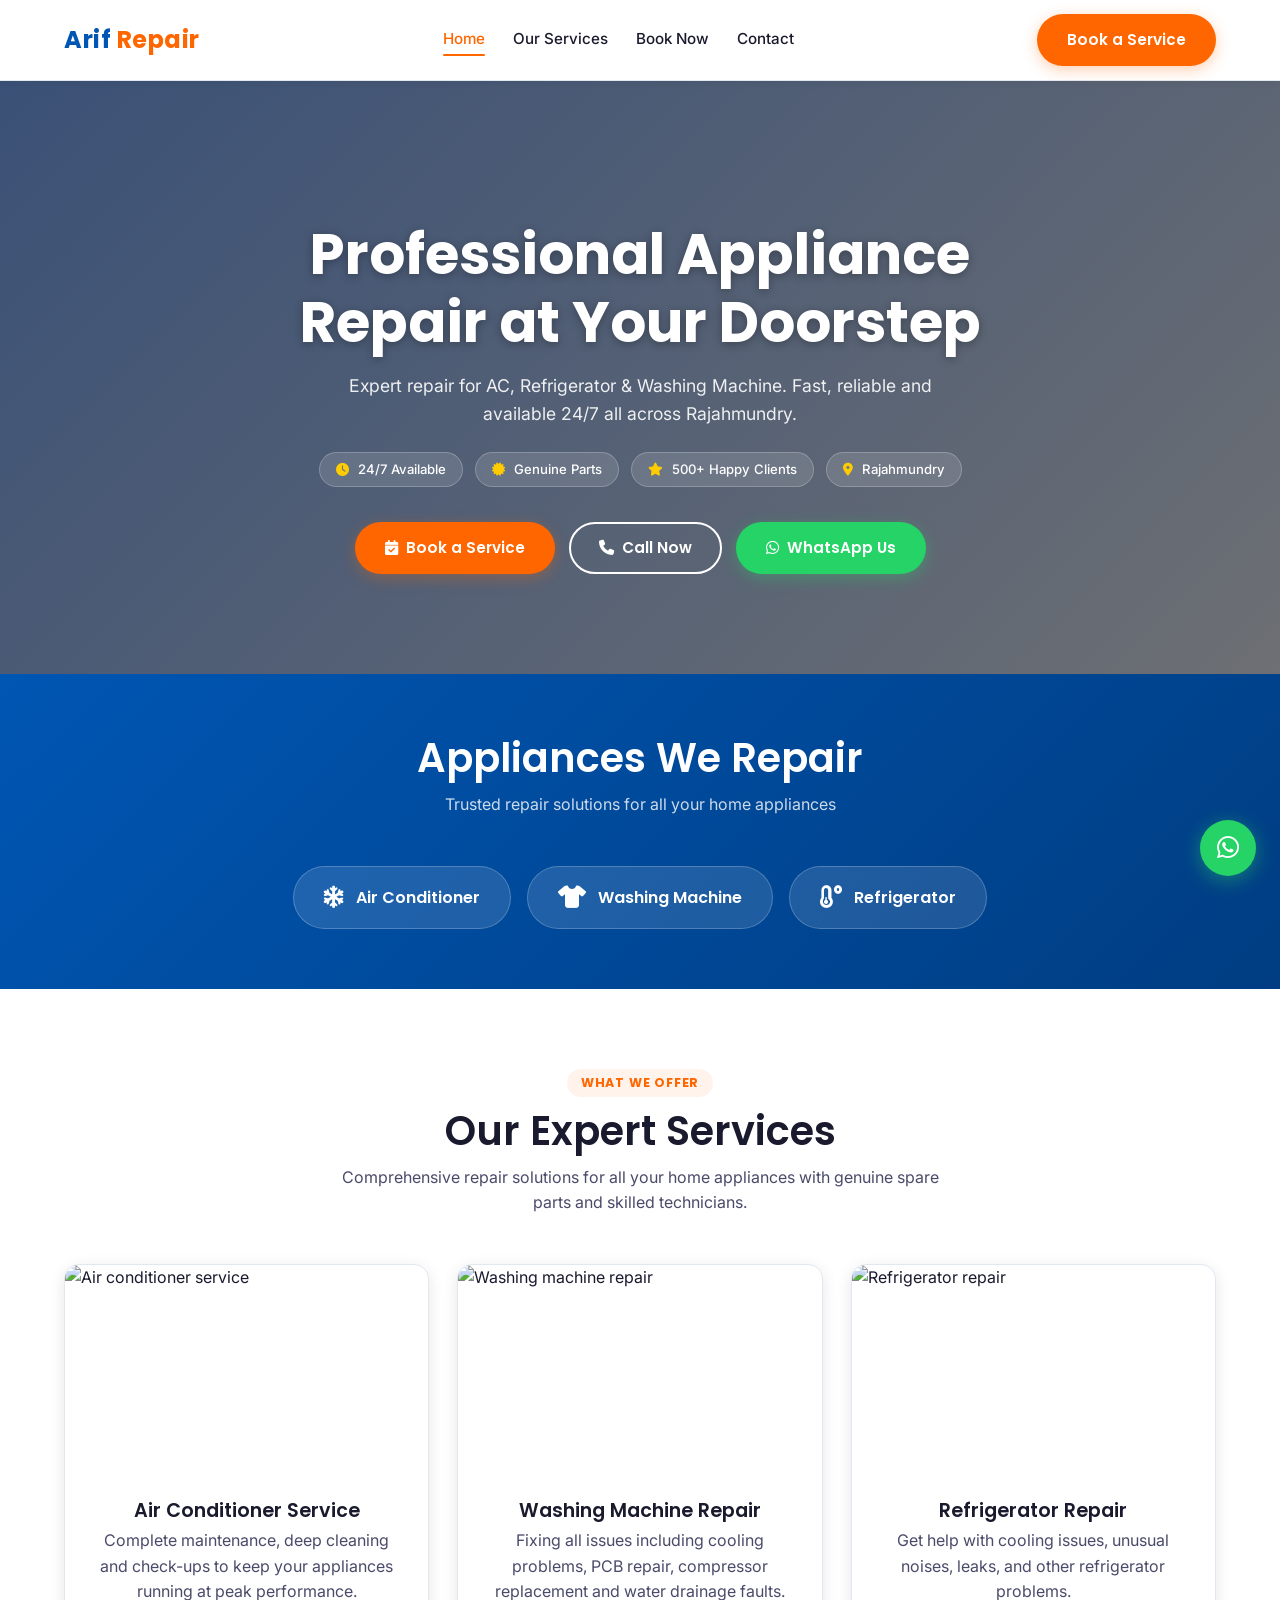
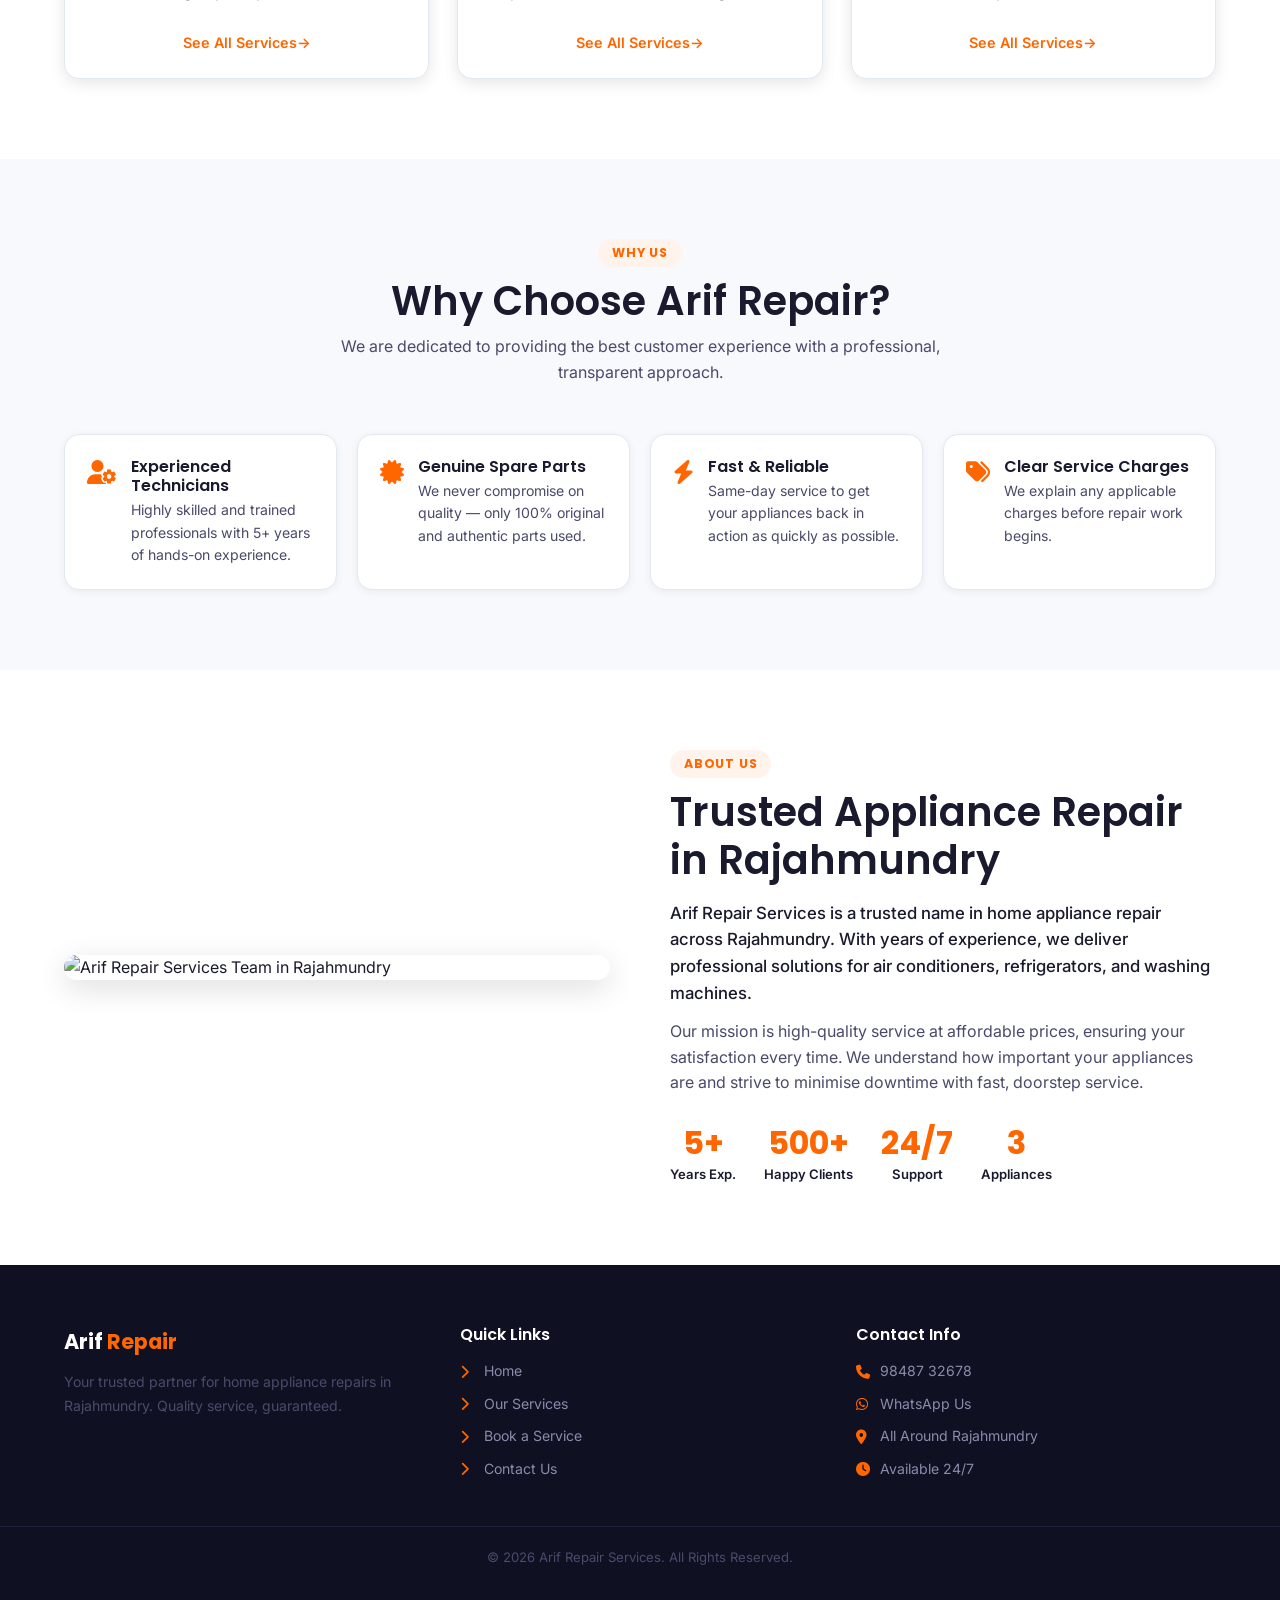
==== index.html @ 05803294 "Add files via upload" ====
<!DOCTYPE html>
<html lang="en">
<head>
  <meta charset="UTF-8">
  <meta name="viewport" content="width=device-width, initial-scale=1.0">
  <title>Arif Repair Services — AC, Refrigerator & Washing Machine Repair in Rajahmundry</title>
  <meta name="description" content="Professional AC, Refrigerator and Washing Machine repair in Rajahmundry. Fast doorstep service, genuine spare parts, available 24/7. Call 98487 32678.">
  <link rel="stylesheet" href="style.css">
  <link rel="preconnect" href="https://fonts.googleapis.com">
  <link rel="preconnect" href="https://fonts.gstatic.com" crossorigin>
  <link href="https://fonts.googleapis.com/css2?family=Inter:wght@400;500;600&family=Poppins:wght@500;600;700&display=swap" rel="stylesheet">
  <link rel="stylesheet" href="https://cdnjs.cloudflare.com/ajax/libs/font-awesome/6.4.0/css/all.min.css">
</head>
<body>

  <!-- Header -->
  <header>
    <div class="container header-content">
      <div class="logo">Arif <span>Repair</span></div>
      <div class="hamburger"><i class="fas fa-bars"></i></div>
      <nav class="nav-links">
        <a href="index.html">Home</a>
        <a href="services.html">Our Services</a>
        <a href="booking.html">Book Now</a>
        <a href="contact.html">Contact</a>
      </nav>
      <a href="booking.html" class="btn">Book a Service</a>
    </div>
  </header>

  <!-- Hero -->
  <section class="hero">
    <div class="container">
      <h1>Professional Appliance<br>Repair at Your Doorstep</h1>
      <p class="tagline">Expert repair for AC, Refrigerator &amp; Washing Machine. Fast, reliable and available 24/7 all across Rajahmundry.</p>

      <div class="hero-badges">
        <span class="hero-badge"><i class="fas fa-clock"></i> 24/7 Available</span>
        <span class="hero-badge"><i class="fas fa-certificate"></i> Genuine Parts</span>
        <span class="hero-badge"><i class="fas fa-star"></i> 500+ Happy Clients</span>
        <span class="hero-badge"><i class="fas fa-map-marker-alt"></i> Rajahmundry</span>
      </div>

      <div class="hero-btns">
        <a href="booking.html" class="btn"><i class="fas fa-calendar-check" style="margin-right:8px"></i>Book a Service</a>
        <a href="tel:9848732678" class="btn btn-outline"><i class="fas fa-phone" style="margin-right:8px"></i>Call Now</a>
        <a href="https://wa.me/919848732678" class="btn" style="background:#25D366;box-shadow:0 4px 15px rgba(37,211,102,0.35)">
          <i class="fab fa-whatsapp" style="margin-right:8px"></i>WhatsApp Us
        </a>
      </div>
    </div>
  </section>

  <!-- Appliances We Serve -->
  <div class="appliances-banner">
    <div class="container">
      <div class="section-title">
        <h2>Appliances We Repair</h2>
        <p>Trusted repair solutions for all your home appliances</p>
      </div>
      <div class="appliance-strip">
        <a href="services.html#ac-tab" class="appliance-chip">
          <i class="fas fa-snowflake"></i> Air Conditioner
        </a>
        <a href="services.html#washing-tab" class="appliance-chip">
          <i class="fas fa-tshirt"></i> Washing Machine
        </a>
        <a href="services.html#refrigerator-tab" class="appliance-chip">
          <i class="fas fa-temperature-low"></i> Refrigerator
        </a>
      </div>
    </div>
  </div>

  <!-- Services Preview -->
  <section class="section-padding">
    <div class="container">
      <div class="section-title">
        <div class="section-badge">What We Offer</div>
        <h2>Our Expert Services</h2>
        <p>Comprehensive repair solutions for all your home appliances with genuine spare parts and skilled technicians.</p>
      </div>

      <div class="services-grid">

        <div class="service-card">
          <div class="service-img-wrapper">
            <img src="images/ac.jpg" alt="Air conditioner service">
          </div>
          <div class="service-content">
            <h3>Air Conditioner Service</h3>
            <p>Complete maintenance, deep cleaning and check-ups to keep your appliances running at peak performance.</p>
            <a href="services.html" class="btn-small">See All Services</a>
          </div>
        </div>

        <div class="service-card">
          <div class="service-img-wrapper">
            <img src="images/washing.jpeg" alt="Washing machine repair">
          </div>
          <div class="service-content">
            <h3>Washing Machine Repair</h3>
            <p>Fixing all issues including cooling problems, PCB repair, compressor replacement and water drainage faults.</p>
            <a href="services.html" class="btn-small">See All Services</a>
          </div>
        </div>

        <div class="service-card">
          <div class="service-img-wrapper">
            <img src="images/fridge.jpeg" alt="Refrigerator repair">
          </div>
          <div class="service-content">
            <h3>Refrigerator Repair</h3>
            <p>Get help with cooling issues, unusual noises, leaks, and other refrigerator problems.</p>
            <a href="services.html" class="btn-small">See All Services</a>
          </div>
        </div>

      </div>
    </div>
  </section>

  <!-- Why Choose Us -->
  <section class="section-padding features-section">
    <div class="container">
      <div class="section-title">
        <div class="section-badge">Why Us</div>
        <h2>Why Choose Arif Repair?</h2>
        <p>We are dedicated to providing the best customer experience with a professional, transparent approach.</p>
      </div>

      <div class="features-grid">
        <div class="feature-item">
          <i class="fas fa-user-cog"></i>
          <div>
            <h3>Experienced Technicians</h3>
            <p>Highly skilled and trained professionals with 5+ years of hands-on experience.</p>
          </div>
        </div>
        <div class="feature-item">
          <i class="fas fa-certificate"></i>
          <div>
            <h3>Genuine Spare Parts</h3>
            <p>We never compromise on quality — only 100% original and authentic parts used.</p>
          </div>
        </div>
        <div class="feature-item">
          <i class="fas fa-bolt"></i>
          <div>
            <h3>Fast &amp; Reliable</h3>
            <p>Same-day service to get your appliances back in action as quickly as possible.</p>
          </div>
        </div>
        <div class="feature-item">
          <i class="fas fa-tags"></i>
          <div>
            <h3>Clear Service Charges</h3>
            <p>We explain any applicable charges before repair work begins.</p>
          </div>
        </div>
      </div>
    </div>
  </section>

  <!-- About -->
  <section class="section-padding about-section">
    <div class="container">
      <div class="about-grid">
        <div class="about-image">
          <img src="images/washing.jpeg" alt="Arif Repair Services Team in Rajahmundry">
        </div>
        <div class="about-content">
          <div class="section-badge">About Us</div>
          <h2>Trusted Appliance Repair in Rajahmundry</h2>
          <p class="lead-text">
            Arif Repair Services is a trusted name in home appliance repair across Rajahmundry. With years of experience, we deliver professional solutions for air conditioners, refrigerators, and washing machines.
          </p>
          <p>
            Our mission is high-quality service at affordable prices, ensuring your satisfaction every time. We understand how important your appliances are and strive to minimise downtime with fast, doorstep service.
          </p>
          <div class="about-stats">
            <div class="stat-item"><h4>5+</h4><p>Years Exp.</p></div>
            <div class="stat-item"><h4>500+</h4><p>Happy Clients</p></div>
            <div class="stat-item"><h4>24/7</h4><p>Support</p></div>
            <div class="stat-item"><h4>3</h4><p>Appliances</p></div>
          </div>
        </div>
      </div>
    </div>
  </section>

  <!-- Footer -->
  <footer>
    <div class="container footer-grid">
      <div class="footer-col">
        <span class="footer-logo">Arif <span>Repair</span></span>
        <p>Your trusted partner for home appliance repairs in Rajahmundry. Quality service, guaranteed.</p>
      </div>
      <div class="footer-col">
        <h3>Quick Links</h3>
        <ul>
          <li><i class="fas fa-chevron-right"></i><a href="index.html">Home</a></li>
          <li><i class="fas fa-chevron-right"></i><a href="services.html">Our Services</a></li>
          <li><i class="fas fa-chevron-right"></i><a href="booking.html">Book a Service</a></li>
          <li><i class="fas fa-chevron-right"></i><a href="contact.html">Contact Us</a></li>
        </ul>
      </div>
      <div class="footer-col">
        <h3>Contact Info</h3>
        <ul>
          <li><i class="fas fa-phone"></i><a href="tel:9848732678">98487 32678</a></li>
          <li><i class="fab fa-whatsapp"></i><a href="https://wa.me/919848732678">WhatsApp Us</a></li>
          <li><i class="fas fa-map-marker-alt"></i> All Around Rajahmundry</li>
          <li><i class="fas fa-clock"></i> Available 24/7</li>
        </ul>
      </div>
    </div>
    <div class="footer-bottom">
      <p>&copy; 2026 Arif Repair Services. All Rights Reserved.</p>
    </div>
  </footer>

  <!-- WhatsApp Float -->
  <a href="https://wa.me/919848732678" class="wa-float" title="Chat on WhatsApp" target="_blank">
    <i class="fab fa-whatsapp"></i>
  </a>

  <script src="script.js"></script>
</body>
</html>
---- style.css ----
/* ============================================================
   Design System & Variables
   ============================================================ */
:root {
  --primary:        #0056b3;
  --primary-dark:   #003d82;
  --primary-light:  #e8f0fb;
  --secondary:      #ff6600;
  --secondary-dark: #e55a00;
  --secondary-light:#fff3ec;
  --accent:         #00b894;
  --text-dark:      #1a1a2e;
  --text-medium:    #4a4a6a;
  --text-light:     #8a8aaa;
  --white:          #ffffff;
  --light-bg:       #f8f9fd;
  --border:         #e2e8f0;
  --shadow-sm:      0 2px 8px rgba(0,0,0,0.06);
  --shadow-md:      0 4px 16px rgba(0,0,0,0.10);
  --shadow-lg:      0 8px 30px rgba(0,0,0,0.14);
  --shadow-hover:   0 16px 40px rgba(0,86,179,0.18);
  --radius-sm:      8px;
  --radius-md:      15px;
  --radius-lg:      24px;
  --transition:     all 0.3s ease;
  --font-heading:   'Poppins', sans-serif;
  --font-body:      'Inter', sans-serif;
  --container:      1200px;
}

/* ============================================================
   Reset & Base
   ============================================================ */
*, *::before, *::after { box-sizing: border-box; margin: 0; padding: 0; }
html { scroll-behavior: smooth; }
body { font-family: var(--font-body); color: var(--text-dark); line-height: 1.6; background: var(--white); }
a { text-decoration: none; color: inherit; transition: var(--transition); }
ul { list-style: none; }
img { max-width: 100%; display: block; }

/* ============================================================
   Layout Utilities
   ============================================================ */
.container       { width: 90%; max-width: var(--container); margin: 0 auto; }
.section-padding { padding: 80px 0; }
.text-center     { text-align: center; }
.hidden          { display: none !important; }

/* ============================================================
   Typography
   ============================================================ */
h1, h2, h3, h4 { font-family: var(--font-heading); line-height: 1.2; }
h1 { font-size: clamp(2rem, 5vw, 3.5rem); font-weight: 700; }
h2 { font-size: clamp(1.6rem, 3.5vw, 2.5rem); font-weight: 600; color: var(--text-dark); margin-bottom: 1rem; }
h3 { font-size: 1.2rem; font-weight: 600; }
p  { color: var(--text-medium); margin-bottom: 0.75rem; }

/* ============================================================
   Buttons
   ============================================================ */
.btn {
  display: inline-block;
  background: var(--secondary);
  color: var(--white);
  padding: 12px 28px;
  border-radius: 50px;
  font-weight: 600;
  font-family: var(--font-heading);
  font-size: 0.95rem;
  box-shadow: 0 4px 15px rgba(255,102,0,0.3);
  transition: var(--transition);
  border: 2px solid transparent;
  cursor: pointer;
}
.btn:hover { background: var(--secondary-dark); transform: translateY(-2px); box-shadow: 0 8px 22px rgba(255,102,0,0.4); }

.btn-outline { background: transparent; border: 2px solid var(--white); color: var(--white); box-shadow: none; }
.btn-outline:hover { background: var(--white); color: var(--primary); }

.btn-primary { background: var(--primary); box-shadow: 0 4px 15px rgba(0,86,179,0.3); }
.btn-primary:hover { background: var(--primary-dark); box-shadow: 0 8px 22px rgba(0,86,179,0.4); }

.btn-small { display: inline-block; background: transparent; color: var(--secondary); font-weight: 600; font-size: 0.9rem; margin-top: 14px; }
.btn-small::after { content: ' →'; transition: var(--transition); display: inline-block; }
.btn-small:hover::after { transform: translateX(4px); }

.btn-wa {
  background: #25D366; color: white;
  box-shadow: 0 4px 15px rgba(37,211,102,0.35);
}
.btn-wa:hover { background: #1db954; transform: translateY(-2px); box-shadow: 0 8px 22px rgba(37,211,102,0.45); }

/* ============================================================
   Section Title
   ============================================================ */
.section-title { text-align: center; margin-bottom: 3rem; }
.section-title h2 { margin-bottom: 0.6rem; }
.section-title p { max-width: 600px; margin: 0 auto; }

.section-badge {
  display: inline-block;
  background: var(--secondary-light);
  color: var(--secondary);
  font-size: 0.78rem;
  font-weight: 700;
  padding: 4px 14px;
  border-radius: 50px;
  margin-bottom: 10px;
  font-family: var(--font-heading);
  text-transform: uppercase;
  letter-spacing: 0.8px;
}

/* ============================================================
   Header  ← FIXED: no duplicates, sticky
   ============================================================ */
header {
  background: rgba(255,255,255,0.97);
  backdrop-filter: blur(12px);
  -webkit-backdrop-filter: blur(12px);
  padding: 14px 0;
  position: sticky;
  top: 0;
  z-index: 1000;
  box-shadow: var(--shadow-sm);
  border-bottom: 1px solid var(--border);
}

.header-content {
  display: flex;
  justify-content: space-between;
  align-items: center;
  gap: 20px;
  position: relative;
}

.logo { font-family: var(--font-heading); font-size: 1.5rem; font-weight: 700; color: var(--primary); letter-spacing: 0.5px; }
.logo span { color: var(--secondary); }

.nav-links { display: flex; gap: 28px; }
.nav-links a {
  font-weight: 500;
  color: var(--text-dark);
  font-size: 0.95rem;
  position: relative;
  padding-bottom: 3px;
}
.nav-links a::after {
  content: '';
  position: absolute;
  bottom: -2px; left: 0;
  width: 0; height: 2px;
  background: var(--secondary);
  transition: var(--transition);
  border-radius: 2px;
}
.nav-links a:hover::after, .nav-links a.active::after { width: 100%; }
.nav-links a:hover, .nav-links a.active { color: var(--secondary); }

.hamburger { display: none; font-size: 1.5rem; cursor: pointer; color: var(--primary); padding: 5px; }

/* ============================================================
   Hero Section
   ============================================================ */
.hero {
  background: linear-gradient(135deg, rgba(0,30,80,0.78) 0%, rgba(0,0,0,0.55) 100%),
    url('images/ac.jpg');
  background-size: cover;
  background-position: center;
  background-attachment: fixed;
  color: var(--white);
  padding: 140px 0 100px;
  text-align: center;
}
.hero h1 { color: var(--white); margin-bottom: 1rem; text-shadow: 0 2px 10px rgba(0,0,0,0.3); }
.hero .tagline { color: rgba(255,255,255,0.9); font-size: 1.1rem; max-width: 650px; margin: 0 auto 1.5rem; }
.hero-badges { display: flex; justify-content: center; gap: 12px; flex-wrap: wrap; margin-bottom: 2.2rem; }
.hero-badge {
  background: rgba(255,255,255,0.13);
  backdrop-filter: blur(8px);
  border: 1px solid rgba(255,255,255,0.22);
  color: white;
  padding: 6px 16px;
  border-radius: 50px;
  font-size: 0.82rem;
  font-weight: 500;
}
.hero-badge i { margin-right: 5px; color: #ffcc00; }
.hero-btns { display: flex; gap: 14px; justify-content: center; flex-wrap: wrap; }

/* ============================================================
   Service Cards (Home page preview)
   ============================================================ */
.services-grid { display: grid; grid-template-columns: repeat(auto-fit, minmax(300px, 1fr)); gap: 28px; }
.service-card {
  background: var(--white);
  border-radius: var(--radius-md);
  box-shadow: var(--shadow-md);
  transition: var(--transition);
  border: 1px solid var(--border);
  overflow: hidden;
  display: flex; flex-direction: column;
}
.service-card:hover { transform: translateY(-8px); box-shadow: var(--shadow-hover); border-color: var(--primary); }
.service-img-wrapper { height: 210px; overflow: hidden; }
.service-img-wrapper img { width: 100%; height: 100%; object-fit: cover; transition: transform 0.5s ease; }
.service-card:hover .service-img-wrapper img { transform: scale(1.08); }
.service-content { padding: 24px; text-align: center; flex-grow: 1; display: flex; flex-direction: column; align-items: center; }
.service-content h3 { margin-bottom: 6px; }

/* ============================================================
   Features / Why Us
   ============================================================ */
.features-section { background: var(--light-bg); }
.features-grid { display: grid; grid-template-columns: repeat(auto-fit, minmax(240px, 1fr)); gap: 20px; }
.feature-item {
  display: flex; align-items: flex-start; gap: 14px;
  background: var(--white);
  padding: 22px;
  border-radius: var(--radius-md);
  box-shadow: var(--shadow-sm);
  border: 1px solid var(--border);
  transition: var(--transition);
}
.feature-item:hover { box-shadow: var(--shadow-md); transform: translateY(-3px); }
.feature-item i { color: var(--secondary); font-size: 1.5rem; margin-top: 3px; flex-shrink: 0; }
.feature-item h3 { font-size: 1rem; margin-bottom: 4px; }
.feature-item p { margin: 0; font-size: 0.88rem; }

/* ============================================================
   Appliance Strip (Home)
   ============================================================ */
.appliances-banner { background: linear-gradient(135deg, var(--primary) 0%, var(--primary-dark) 100%); padding: 60px 0; }
.appliances-banner .section-title h2 { color: white; }
.appliances-banner .section-title p { color: rgba(255,255,255,0.8); }
.appliance-strip { display: flex; justify-content: center; gap: 16px; flex-wrap: wrap; margin-top: 2rem; }
.appliance-chip {
  display: flex; align-items: center; gap: 12px;
  background: rgba(255,255,255,0.12);
  border: 1px solid rgba(255,255,255,0.22);
  padding: 18px 30px;
  border-radius: 50px;
  color: white;
  font-weight: 600;
  font-family: var(--font-heading);
  font-size: 1rem;
  transition: var(--transition);
}
.appliance-chip i { font-size: 1.4rem; }
.appliance-chip:hover { background: var(--secondary); border-color: var(--secondary); transform: translateY(-3px); box-shadow: 0 8px 20px rgba(255,102,0,0.35); }

/* ============================================================
   About Section
   ============================================================ */
.about-grid { display: grid; grid-template-columns: 1fr 1fr; gap: 60px; align-items: center; }
.about-image img { border-radius: var(--radius-lg); box-shadow: var(--shadow-lg); width: 100%; }
.about-content h2 { text-align: left; }
.about-content .lead-text { font-size: 1.05rem; color: var(--text-dark); font-weight: 500; }
.about-stats { display: flex; gap: 28px; margin-top: 28px; flex-wrap: wrap; }
.stat-item { text-align: center; }
.stat-item h4 { font-size: 2rem; color: var(--secondary); margin-bottom: 2px; font-family: var(--font-heading); }
.stat-item p { color: var(--text-dark); font-weight: 600; margin: 0; font-size: 0.82rem; }

/* ============================================================
   Page Header (inner pages)
   ============================================================ */
.page-header {
  background: linear-gradient(135deg, var(--primary) 0%, var(--primary-dark) 100%);
  color: var(--white);
  padding: 60px 0;
  text-align: center;
}
.page-header h1 { color: var(--white); margin: 0 0 8px; font-size: clamp(1.6rem, 3vw, 2.5rem); }
.page-header p { color: rgba(255,255,255,0.85); margin: 0; }

/* ============================================================
   Services Page — Tabs
   ============================================================ */
.services-tab-section {
  background: linear-gradient(180deg, #f3f7ff 0%, #f8f9fd 55%, #fff 100%);
  padding: 72px 0 84px;
}
.tab-wrapper { background: transparent; border: 0; box-shadow: none; overflow: visible; }

.service-tabs {
  display: grid;
  grid-template-columns: repeat(3, minmax(0, 1fr));
  gap: 16px;
  margin-bottom: 22px;
}
.tab-btn {
  min-height: 82px;
  padding: 18px 20px;
  border: 1px solid var(--border); border-radius: 18px;
  background: rgba(255,255,255,0.9);
  cursor: pointer;
  font-family: var(--font-heading);
  font-weight: 600;
  font-size: 0.98rem;
  color: var(--text-medium);
  display: flex; align-items: center; justify-content: center; gap: 12px;
  transition: var(--transition);
  box-shadow: var(--shadow-sm);
}
.tab-btn i { font-size: 1.35rem; color: var(--primary); }
.tab-btn:hover { color: var(--primary); border-color: #b8d2f6; transform: translateY(-2px); box-shadow: var(--shadow-md); }
.tab-btn.active {
  color: var(--primary-dark);
  border-color: var(--primary);
  background: linear-gradient(135deg, #e8f0fb 0%, #fff 100%);
  box-shadow: 0 8px 24px rgba(0,86,179,0.14);
}
.tab-btn:focus-visible { outline: 3px solid rgba(0,86,179,0.32); outline-offset: 3px; }

.tab-content {
  display: none;
  padding: clamp(24px, 4vw, 44px);
  background: var(--white);
  border: 1px solid var(--border);
  border-radius: 24px;
  box-shadow: var(--shadow-md);
  animation: fadeIn 0.3s ease;
}
.tab-content.active { display: block; }
@keyframes fadeIn { from { opacity: 0; transform: translateY(8px); } to { opacity: 1; transform: none; } }

.tab-intro { display: flex; align-items: center; gap: 18px; margin-bottom: 32px; padding: 0 0 24px; border-bottom: 1px solid var(--border); }
.tab-intro-icon { width: 62px; height: 62px; border-radius: 19px; background: linear-gradient(135deg, var(--primary-light), #f4f8ff); display: flex; align-items: center; justify-content: center; flex-shrink: 0; box-shadow: inset 0 0 0 1px rgba(0,86,179,0.08); }
.tab-intro-icon i { font-size: 1.7rem; color: var(--primary); }
.tab-intro-text h2 { font-size: 1.5rem; margin-bottom: 6px; }
.tab-intro-text p { margin: 0; font-size: 0.94rem; }

/* Pricing Grid */
.pricing-grid { display: grid; grid-template-columns: repeat(auto-fill, minmax(min(100%, 290px), 1fr)); gap: 22px; }
.pricing-card {
  position: relative;
  background: linear-gradient(145deg, #fff 0%, #fbfcff 100%);
  border: 1px solid var(--border);
  border-radius: 18px;
  padding: 24px;
  display: flex; gap: 16px; align-items: stretch;
  min-height: 176px;
  transition: transform 0.25s ease, box-shadow 0.25s ease, border-color 0.25s ease;
  box-shadow: var(--shadow-sm);
}
.pricing-card::before { content: ''; position: absolute; top: 0; left: 24px; right: 24px; height: 3px; border-radius: 0 0 8px 8px; background: linear-gradient(90deg, var(--primary), #68a6f3); opacity: 0; transition: opacity 0.25s ease; }
.pricing-card:hover { box-shadow: var(--shadow-hover); border-color: #b8d2f6; transform: translateY(-5px); }
.pricing-card:hover::before { opacity: 1; }
.pc-icon {
  width: 52px; height: 52px;
  border-radius: 16px;
  background: linear-gradient(145deg, var(--primary-light), #f3f7ff);
  display: flex; align-items: center; justify-content: center;
  flex: 0 0 52px;
  align-self: flex-start;
  transition: transform 0.25s ease;
}
.pc-icon i { color: var(--primary); font-size: 1.2rem; }
.pricing-card:hover .pc-icon { transform: scale(1.08) rotate(-3deg); }
.pc-body { flex: 1; display: flex; flex-direction: column; align-items: flex-start; }
.pc-body h3 { font-size: 1rem; margin: 2px 0 8px; color: var(--text-dark); }
.pc-body p { font-size: 0.84rem; color: var(--text-medium); margin-bottom: 18px; }
.pc-footer { display: flex; align-items: center; justify-content: flex-start; gap: 8px; flex-wrap: wrap; margin-top: auto; }
.btn-book-sm {
  display: inline-block;
  background: var(--secondary);
  color: white; padding: 6px 14px;
  border-radius: 50px;
  font-size: 0.8rem; font-weight: 600;
  font-family: var(--font-heading);
  transition: var(--transition);
  box-shadow: 0 4px 12px rgba(255,102,0,0.2);
  white-space: nowrap;
}
.btn-book-sm:hover { background: var(--secondary-dark); transform: translateY(-2px); box-shadow: 0 7px 16px rgba(255,102,0,0.28); }

/* ============================================================
   Contact Page
   ============================================================ */
.contact-grid { display: grid; grid-template-columns: 1fr 1fr; gap: 36px; align-items: start; }
.contact-info-card {
  background: var(--white);
  border-radius: var(--radius-md);
  box-shadow: var(--shadow-md);
  padding: 36px;
  border: 1px solid var(--border);
  height: 100%;
}
.contact-info-card h2 { margin-bottom: 1.5rem; }
.contact-item { display: flex; gap: 14px; align-items: flex-start; margin-bottom: 22px; }
.ci-icon {
  width: 44px; height: 44px;
  border-radius: var(--radius-sm);
  background: var(--secondary-light);
  display: flex; align-items: center; justify-content: center; flex-shrink: 0;
}
.ci-icon i { color: var(--secondary); font-size: 1rem; }
.ci-text label { font-size: 0.75rem; font-weight: 700; color: var(--text-light); text-transform: uppercase; letter-spacing: 0.6px; display: block; margin-bottom: 2px; }
.ci-text a, .ci-text p { font-size: 0.98rem; font-weight: 500; color: var(--text-dark); margin: 0; }
.ci-text a:hover { color: var(--secondary); }
.contact-action-btns { display: flex; gap: 12px; flex-wrap: wrap; margin-top: 28px; }

.map-card { border-radius: var(--radius-md); overflow: hidden; box-shadow: var(--shadow-md); border: 1px solid var(--border); }
.map-card iframe { width: 100%; height: 340px; display: block; border: 0; }
.map-footer { background: var(--white); padding: 14px 20px; font-size: 0.85rem; color: var(--text-medium); text-align: center; }

/* ============================================================
   Booking Page
   ============================================================ */
.booking-section { background: var(--light-bg); padding: 60px 0 80px; }
.booking-wrapper { max-width: 820px; margin: 0 auto; }

/* Step Indicator */
.step-indicator { display: flex; align-items: center; margin-bottom: 36px; }
.step-ind {
  display: flex; flex-direction: column; align-items: center; gap: 6px;
  flex: 1; position: relative;
}
.step-ind:not(:last-child)::after {
  content: '';
  position: absolute;
  top: 17px; left: 58%;
  width: 84%; height: 2px;
  background: var(--border); z-index: 0;
  transition: var(--transition);
}
.step-ind.completed:not(:last-child)::after { background: var(--primary); }
.step-dot {
  width: 34px; height: 34px;
  border-radius: 50%;
  background: var(--border);
  display: flex; align-items: center; justify-content: center;
  font-weight: 700; font-size: 0.85rem;
  color: var(--text-light);
  z-index: 1; position: relative;
  transition: var(--transition);
}
.step-ind.active .step-dot { background: var(--primary); color: white; box-shadow: 0 0 0 5px var(--primary-light); }
.step-ind.completed .step-dot { background: var(--accent); color: white; }
.step-ind.completed .step-dot::before { content: '✓'; font-size: 0.85rem; }
.step-ind.completed .step-dot span { display: none; }
.step-lbl { font-size: 0.72rem; font-weight: 600; color: var(--text-light); text-align: center; }
.step-ind.active .step-lbl { color: var(--primary); }

/* Form Steps */
.form-step { display: none; }
.form-step.active { display: block; animation: fadeIn 0.3s ease; }

.form-card {
  background: var(--white);
  border-radius: var(--radius-md);
  box-shadow: var(--shadow-md);
  padding: 36px;
  border: 1px solid var(--border);
}
.form-card .card-title { font-size: 1.35rem; margin-bottom: 4px; }
.form-card .card-subtitle { color: var(--text-medium); margin-bottom: 26px; font-size: 0.88rem; }

/* Appliance Selector */
.appliance-selector { display: grid; grid-template-columns: repeat(3, 1fr); gap: 14px; margin-bottom: 22px; }
.appliance-pick {
  border: 2px solid var(--border);
  border-radius: var(--radius-md);
  padding: 22px 12px;
  text-align: center;
  cursor: pointer;
  transition: var(--transition);
  background: var(--white);
  user-select: none;
}
.appliance-pick:hover { border-color: var(--primary); background: var(--primary-light); }
.appliance-pick.selected { border-color: var(--primary); background: var(--primary-light); box-shadow: 0 0 0 3px rgba(0,86,179,0.15); }
.appliance-pick i { font-size: 2.2rem; color: var(--primary); margin-bottom: 10px; display: block; }
.appliance-name { font-size: 0.88rem; font-weight: 600; color: var(--text-dark); }

/* Form Fields */
.form-group { margin-bottom: 18px; }
.form-group label { display: block; font-weight: 600; font-size: 0.85rem; margin-bottom: 6px; color: var(--text-dark); }
.form-group label .req { color: var(--secondary); }
.form-control {
  width: 100%;
  padding: 11px 14px;
  border: 1.5px solid var(--border);
  border-radius: var(--radius-sm);
  font-family: var(--font-body);
  font-size: 0.93rem;
  color: var(--text-dark);
  transition: var(--transition);
  background: var(--white);
}
.form-control:focus { outline: none; border-color: var(--primary); box-shadow: 0 0 0 3px var(--primary-light); }
.form-control::placeholder { color: var(--text-light); }
select.form-control { cursor: pointer; }
textarea.form-control { resize: vertical; min-height: 88px; }

.form-row { display: grid; grid-template-columns: 1fr 1fr; gap: 16px; }
.form-check { display: flex; align-items: center; gap: 10px; margin-top: 6px; }
.form-check input[type="checkbox"] { width: 17px; height: 17px; cursor: pointer; accent-color: var(--primary); }
.form-check label { font-size: 0.85rem; color: var(--text-medium); cursor: pointer; font-weight: 400; }

/* Form Nav */
.form-nav {
  display: flex; justify-content: space-between; align-items: center;
  margin-top: 26px; padding-top: 20px;
  border-top: 1px solid var(--border);
}
.btn-back-form {
  background: transparent; border: 1.5px solid var(--border);
  color: var(--text-medium); padding: 10px 22px;
  border-radius: 50px; cursor: pointer;
  font-family: var(--font-heading); font-weight: 600; font-size: 0.88rem;
  transition: var(--transition);
}
.btn-back-form:hover { border-color: var(--primary); color: var(--primary); }
.btn-next-form {
  background: var(--primary); color: white;
  padding: 12px 32px; border-radius: 50px;
  cursor: pointer; font-family: var(--font-heading);
  font-weight: 600; font-size: 0.95rem;
  border: none; transition: var(--transition);
  box-shadow: 0 4px 15px rgba(0,86,179,0.3);
}
.btn-next-form:hover { background: var(--primary-dark); transform: translateY(-2px); }

/* Booking Summary */
.summary-card {
  background: var(--light-bg);
  border: 1.5px solid var(--border);
  border-radius: var(--radius-md);
  padding: 22px; margin-bottom: 22px;
}
.summary-card h3 { font-size: 0.95rem; margin-bottom: 14px; display: flex; align-items: center; gap: 7px; }
.summary-card h3 i { color: var(--secondary); }
.summary-row {
  display: flex; justify-content: space-between; align-items: baseline;
  padding: 8px 0; border-bottom: 1px solid var(--border);
  font-size: 0.88rem; gap: 12px;
}
.summary-row:last-child { border-bottom: none; }
.summary-row label { color: var(--text-medium); font-weight: 500; flex-shrink: 0; }
.summary-row span { font-weight: 600; color: var(--text-dark); text-align: right; }

/* Booking Request Box */
.request-box {
  background: linear-gradient(135deg, #fff8f0 0%, #ffffff 100%);
  border: 2px dashed var(--secondary);
  border-radius: var(--radius-md);
  padding: 28px; text-align: center; margin-bottom: 18px;
}
.request-note { font-size: 0.86rem; color: var(--text-light); margin-top: 6px; line-height: 1.6; }
.request-note i { color: var(--primary); margin-right: 4px; }
.upi-qr { display: block; width: 240px; height: 240px; max-width: 100%; margin: 14px auto; background: white; border: 1px solid var(--border); border-radius: var(--radius-sm); }
.upi-fallback { margin: 10px 0 16px; color: var(--text-dark); font-size: 0.9rem; }
.qr-status { color: var(--text-light); font-size: 0.78rem; }
.payment-check { display: flex; gap: 8px; align-items: flex-start; justify-content: center; color: var(--text-medium); font-size: 0.82rem; line-height: 1.5; margin: 12px 0; }
.payment-check input { margin-top: 3px; }

.btn-confirm {
  width: 100%; background: #25D366; color: white;
  padding: 16px; border: none; border-radius: 50px;
  font-family: var(--font-heading); font-size: 1rem; font-weight: 700;
  cursor: pointer; transition: var(--transition);
  box-shadow: 0 4px 20px rgba(37,211,102,0.35);
  display: flex; align-items: center; justify-content: center; gap: 10px;
  margin-top: 16px;
}
.btn-confirm:hover { background: #1db954; transform: translateY(-2px); box-shadow: 0 8px 28px rgba(37,211,102,0.45); }
.request-disclaimer { text-align: center; font-size: 0.76rem; color: var(--text-light); margin-top: 10px; line-height: 1.5; }

/* ============================================================
   Confirmation Page
   ============================================================ */
.confirmation-section { background: var(--light-bg); padding: 70px 0; min-height: 75vh; }
.conf-card { max-width: 640px; margin: 0 auto; background: var(--white); border-radius: var(--radius-lg); box-shadow: var(--shadow-lg); overflow: hidden; border: 1px solid var(--border); }
.conf-header {
  background: linear-gradient(135deg, var(--primary) 0%, var(--primary-dark) 100%);
  padding: 40px 32px; text-align: center; color: white;
}
.conf-icon { font-size: 4rem; margin-bottom: 12px; animation: popIn 0.5s ease; }
@keyframes popIn { from { transform: scale(0.4); opacity: 0; } to { transform: scale(1); opacity: 1; } }
.conf-header h2 { color: white; font-size: 1.5rem; margin-bottom: 5px; }
.conf-header p { color: rgba(255,255,255,0.83); margin: 0; font-size: 0.9rem; }
.conf-body { padding: 32px; }
.booking-id-tag {
  display: inline-block; background: var(--secondary-light); color: var(--secondary);
  font-weight: 700; font-size: 0.88rem; padding: 5px 18px;
  border-radius: 50px; margin-bottom: 24px;
  font-family: var(--font-heading); letter-spacing: 1px;
}
.conf-details { margin-bottom: 24px; }
.conf-row { display: flex; justify-content: space-between; align-items: baseline; padding: 9px 0; border-bottom: 1px solid var(--border); font-size: 0.88rem; gap: 10px; }
.conf-row:last-child { border-bottom: none; }
.conf-row label { color: var(--text-medium); font-weight: 500; flex-shrink: 0; }
.conf-row span { font-weight: 600; color: var(--text-dark); text-align: right; }
.conf-steps { background: var(--light-bg); border-radius: var(--radius-sm); padding: 18px; margin-bottom: 24px; }
.conf-steps h4 { font-size: 0.88rem; margin-bottom: 12px; color: var(--text-dark); }
.conf-step-item { display: flex; gap: 10px; align-items: flex-start; margin-bottom: 10px; }
.cs-dot { width: 22px; height: 22px; background: var(--primary-light); border-radius: 50%; display: flex; align-items: center; justify-content: center; flex-shrink: 0; }
.cs-dot i { color: var(--primary); font-size: 0.65rem; }
.conf-step-item p { margin: 0; font-size: 0.82rem; color: var(--text-medium); }
.conf-actions { display: flex; flex-direction: column; gap: 10px; }
.conf-actions .btn { text-align: center; }

/* ============================================================
   Footer
   ============================================================ */
footer { background: #0f1123; color: #8a8aaa; padding: 60px 0 20px; }
.footer-grid { display: grid; grid-template-columns: repeat(auto-fit, minmax(220px, 1fr)); gap: 36px; margin-bottom: 36px; }
.footer-col h3 { color: var(--white); margin-bottom: 16px; font-size: 1rem; }
.footer-col p { font-size: 0.88rem; line-height: 1.7; }
.footer-col ul li { margin-bottom: 10px; font-size: 0.88rem; display: flex; align-items: center; gap: 8px; }
.footer-col ul li i { color: var(--secondary); width: 16px; flex-shrink: 0; }
.footer-col a:hover { color: var(--white); }
.footer-logo { font-family: var(--font-heading); font-size: 1.3rem; font-weight: 700; color: var(--white); margin-bottom: 12px; display: inline-block; }
.footer-logo span { color: var(--secondary); }
.footer-bottom { text-align: center; padding-top: 20px; border-top: 1px solid #1e2040; font-size: 0.82rem; }

/* ============================================================
   WhatsApp Floating Button
   ============================================================ */
.wa-float {
  position: fixed; bottom: 24px; right: 24px;
  width: 56px; height: 56px;
  background: #25D366; border-radius: 50%;
  display: flex; align-items: center; justify-content: center;
  box-shadow: 0 4px 20px rgba(37,211,102,0.45);
  z-index: 999; transition: var(--transition);
  animation: waPulse 2.5s infinite;
}
.wa-float:hover { transform: scale(1.1); box-shadow: 0 6px 28px rgba(37,211,102,0.6); }
.wa-float i { color: white; font-size: 1.6rem; }
@keyframes waPulse {
  0%, 100% { box-shadow: 0 4px 20px rgba(37,211,102,0.45); }
  50% { box-shadow: 0 4px 30px rgba(37,211,102,0.7), 0 0 0 10px rgba(37,211,102,0.1); }
}

/* ============================================================
   Responsive
   ============================================================ */
@media (max-width: 768px) {
  .hero { background-attachment: scroll; padding: 100px 0 70px; }

  .nav-links {
    display: none; flex-direction: column;
    position: absolute; top: 100%; left: 0; width: 100%;
    background: var(--white); padding: 16px 20px;
    box-shadow: var(--shadow-lg); border-top: 1px solid var(--border);
    gap: 0;
  }
  .nav-links a { padding: 12px 0; border-bottom: 1px solid var(--border); }
  .nav-links a:last-child { border-bottom: none; }
  .nav-links.active { display: flex; }
  .hamburger { display: block; }
  .header-content .btn { display: none; }

  .about-grid { grid-template-columns: 1fr; gap: 28px; }
  .about-grid .about-image { order: -1; }
  .contact-grid { grid-template-columns: 1fr; }
  .form-row { grid-template-columns: 1fr; }
  .appliance-selector { grid-template-columns: repeat(3, 1fr); }
  .tab-btn { font-size: 0.78rem; padding: 13px 6px; flex-direction: column; gap: 3px; }
  .tab-content { padding: 20px 16px; }
  .hero-btns { flex-direction: column; align-items: center; }
  .hero-btns .btn { width: 100%; max-width: 280px; }
  .conf-body { padding: 24px 20px; }
  .conf-header { padding: 32px 20px; }
  .appliance-strip { gap: 10px; }
  .about-stats { gap: 18px; }
  .form-card { padding: 24px 18px; }
}

@media (max-width: 480px) {
  .appliance-selector { grid-template-columns: 1fr; }
  .step-lbl { display: none; }
  .service-tabs { position: static; }
  .pricing-grid { grid-template-columns: 1fr; }
  .contact-action-btns { flex-direction: column; }
  .contact-action-btns .btn { text-align: center; }
}

@media (max-width: 600px) {
  .services-tab-section { padding: 48px 0 60px; }
  .service-tabs { grid-template-columns: 1fr; gap: 10px; margin-bottom: 16px; }
  .tab-btn { min-height: 64px; flex-direction: row; justify-content: flex-start; padding: 14px 18px; font-size: 0.92rem; }
  .tab-btn i { width: 28px; text-align: center; }
  .tab-intro { align-items: flex-start; gap: 12px; margin-bottom: 22px; padding-bottom: 18px; }
  .tab-intro-icon { width: 50px; height: 50px; border-radius: 15px; }
  .tab-intro-icon i { font-size: 1.35rem; }
  .tab-intro-text h2 { font-size: 1.2rem; }
  .tab-intro-text p { font-size: 0.82rem; }
  .pricing-grid { gap: 14px; }
  .pricing-card { min-height: 0; padding: 18px; gap: 13px; }
  .pc-icon { flex-basis: 44px; width: 44px; height: 44px; border-radius: 13px; }
}
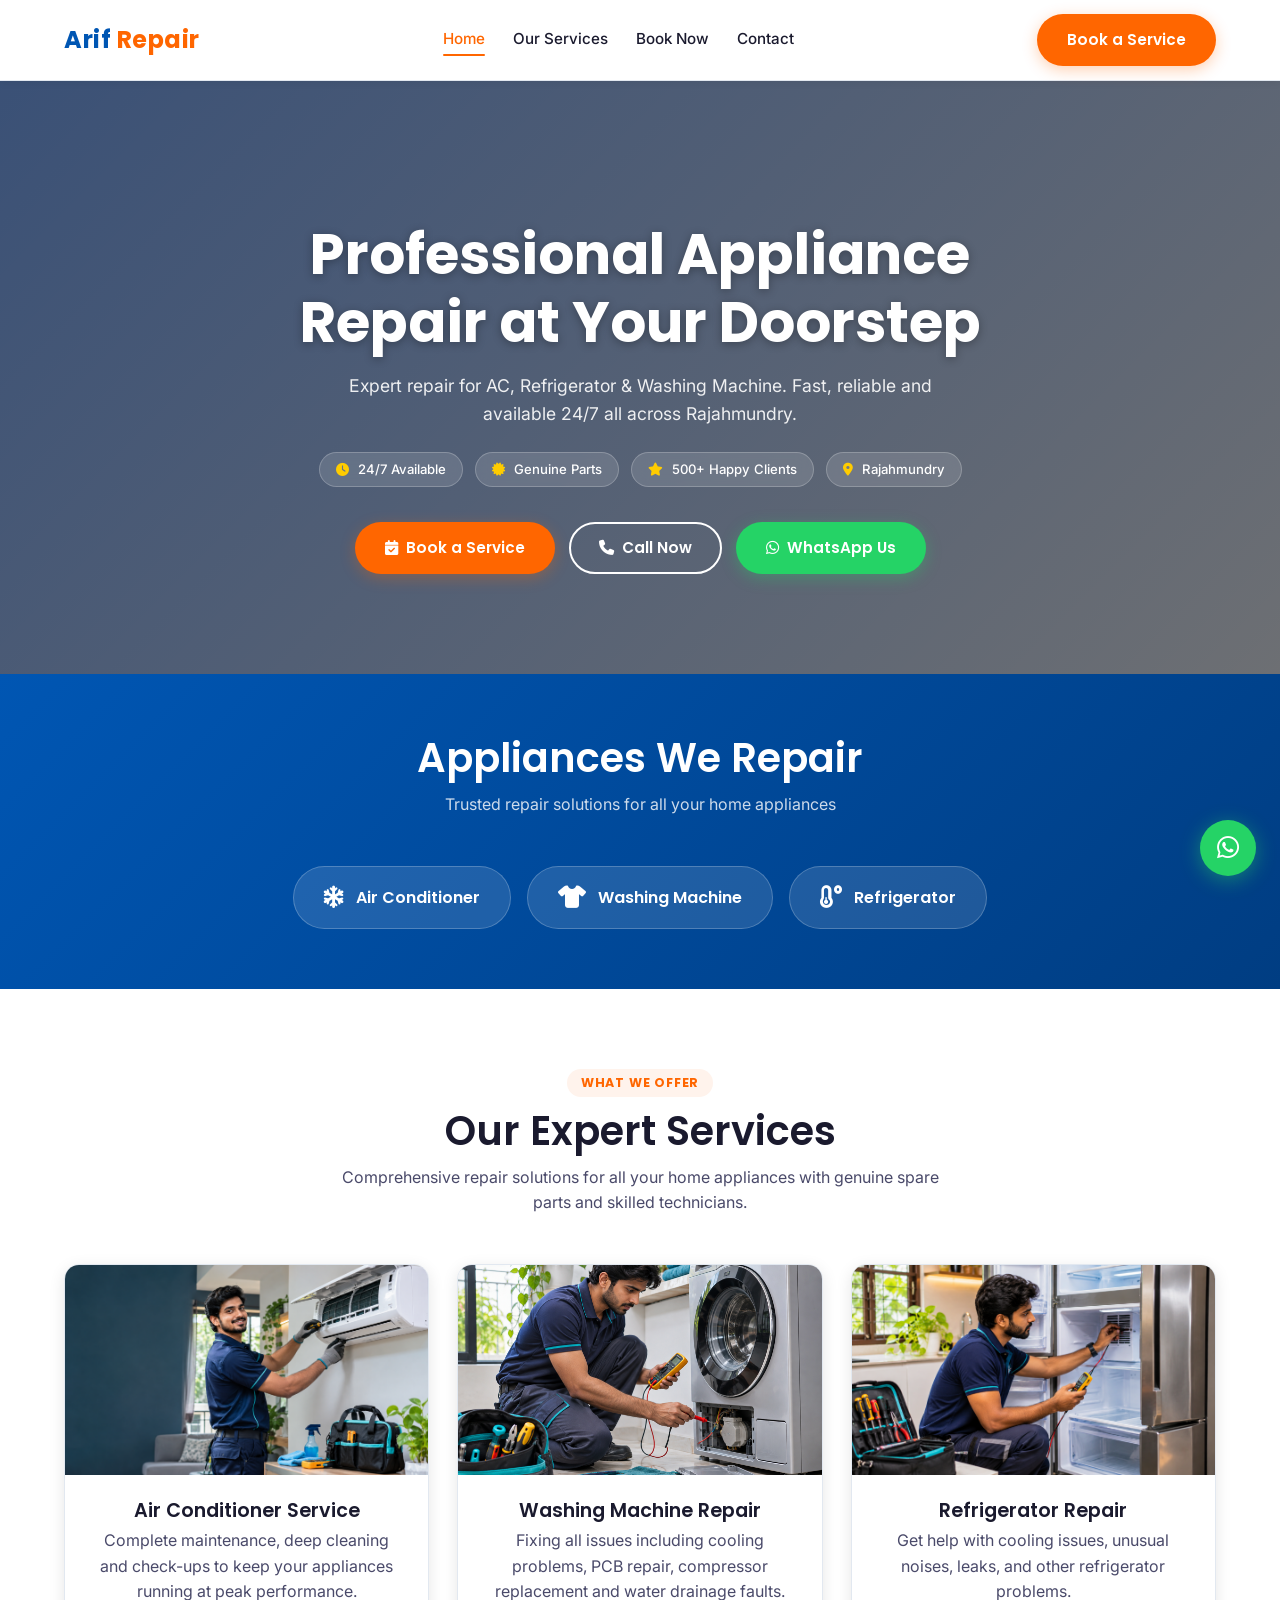
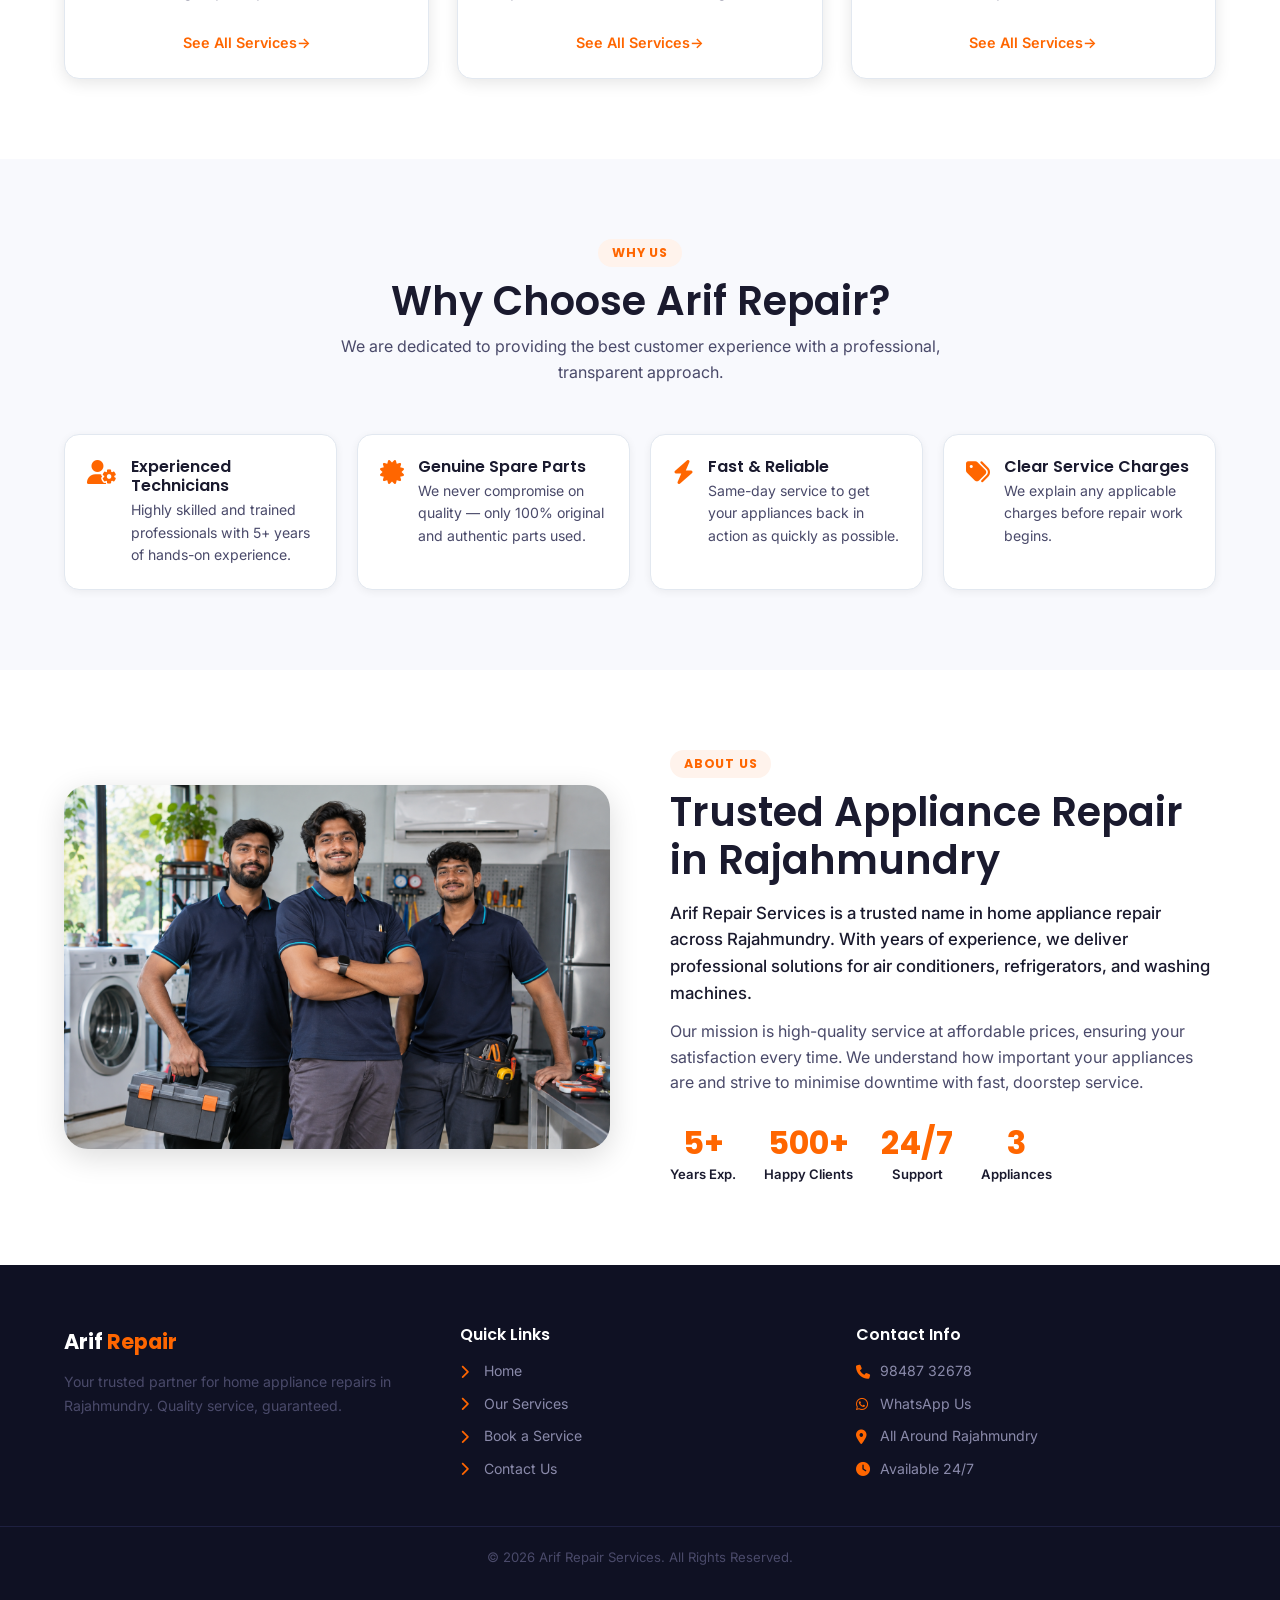
==== commit 5073b5f9: "Update index.html" ====
--- a/index.html
+++ b/index.html
@@ -85,7 +85,7 @@
 
         <div class="service-card">
           <div class="service-img-wrapper">
-            <img src="images/ac.jpg" alt="Air conditioner service">
+            <img src="./ac.png" alt="Air conditioner service">
           </div>
           <div class="service-content">
             <h3>Air Conditioner Service</h3>
@@ -96,7 +96,7 @@
 
         <div class="service-card">
           <div class="service-img-wrapper">
-            <img src="images/washing.jpeg" alt="Washing machine repair">
+            <img src="./washing.png" alt="Washing machine repair">
           </div>
           <div class="service-content">
             <h3>Washing Machine Repair</h3>
@@ -107,7 +107,7 @@
 
         <div class="service-card">
           <div class="service-img-wrapper">
-            <img src="images/fridge.jpeg" alt="Refrigerator repair">
+            <img src="./fridge.png" alt="Refrigerator repair">
           </div>
           <div class="service-content">
             <h3>Refrigerator Repair</h3>
@@ -167,7 +167,7 @@
     <div class="container">
       <div class="about-grid">
         <div class="about-image">
-          <img src="images/washing.jpeg" alt="Arif Repair Services Team in Rajahmundry">
+          <img src="./repair-team.png" alt="Arif Repair Services Team in Rajahmundry">
         </div>
         <div class="about-content">
           <div class="section-badge">About Us</div>
--- a/style.css
+++ b/style.css
@@ -164,7 +164,7 @@
    ============================================================ */
 .hero {
   background: linear-gradient(135deg, rgba(0,30,80,0.78) 0%, rgba(0,0,0,0.55) 100%),
-    url('images/ac.jpg');
+    url('./ac.jpg');
   background-size: cover;
   background-position: center;
   background-attachment: fixed;
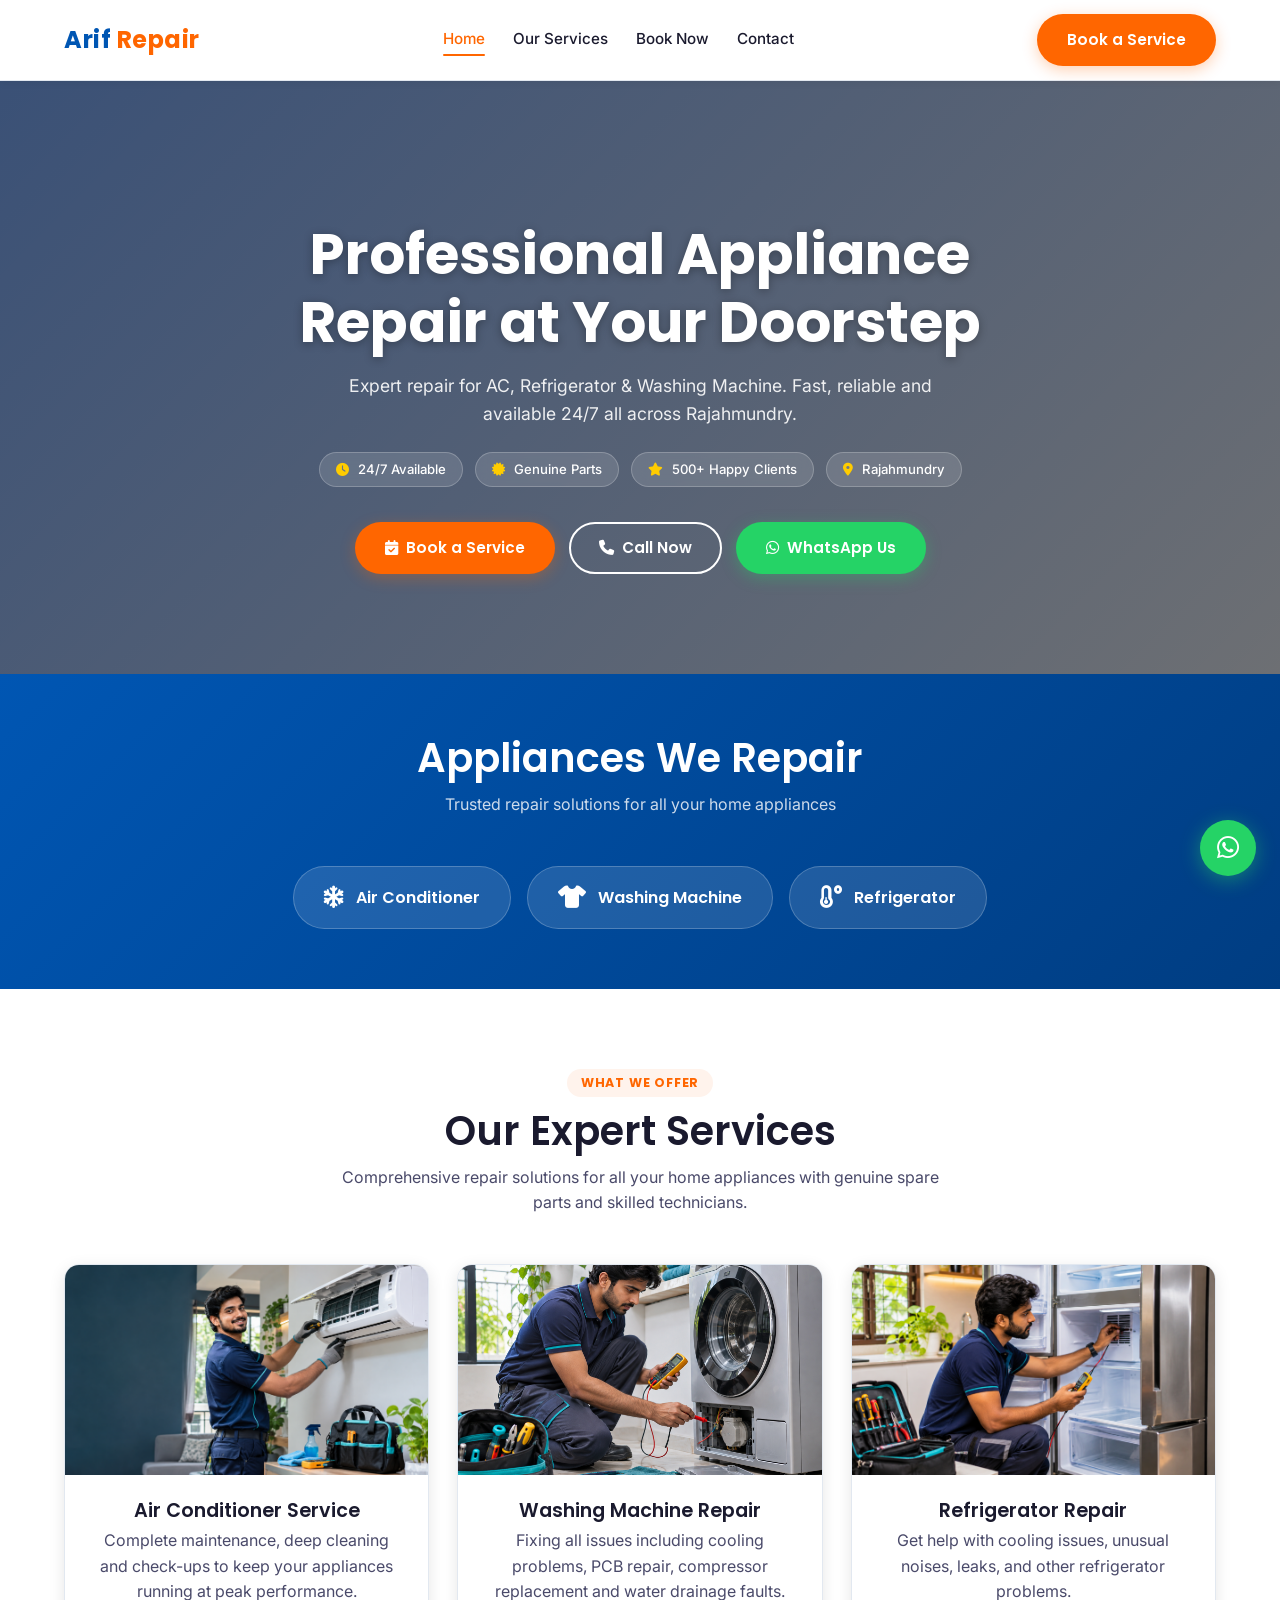
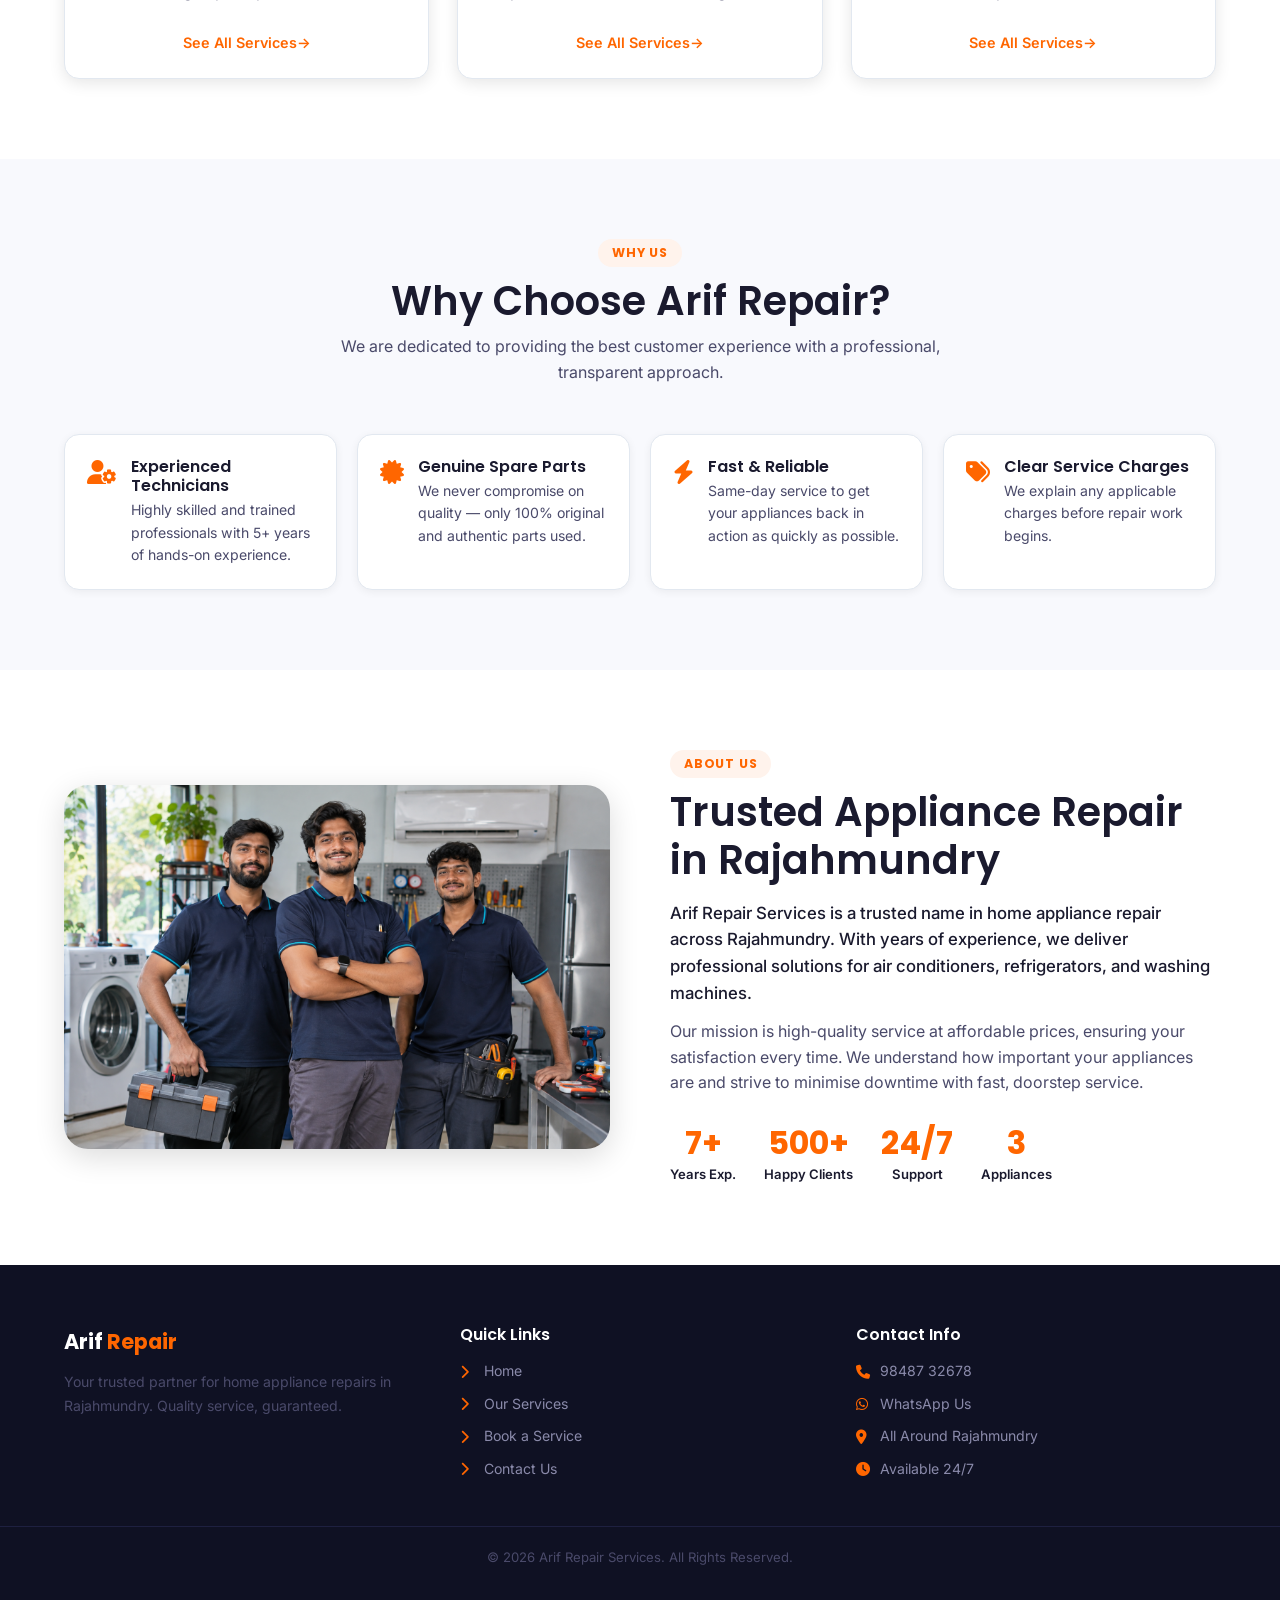
==== commit 5ef1f7b0: "Update index.html" ====
--- a/index.html
+++ b/index.html
@@ -179,7 +179,7 @@
             Our mission is high-quality service at affordable prices, ensuring your satisfaction every time. We understand how important your appliances are and strive to minimise downtime with fast, doorstep service.
           </p>
           <div class="about-stats">
-            <div class="stat-item"><h4>5+</h4><p>Years Exp.</p></div>
+            <div class="stat-item"><h4>7+</h4><p>Years Exp.</p></div>
             <div class="stat-item"><h4>500+</h4><p>Happy Clients</p></div>
             <div class="stat-item"><h4>24/7</h4><p>Support</p></div>
             <div class="stat-item"><h4>3</h4><p>Appliances</p></div>
